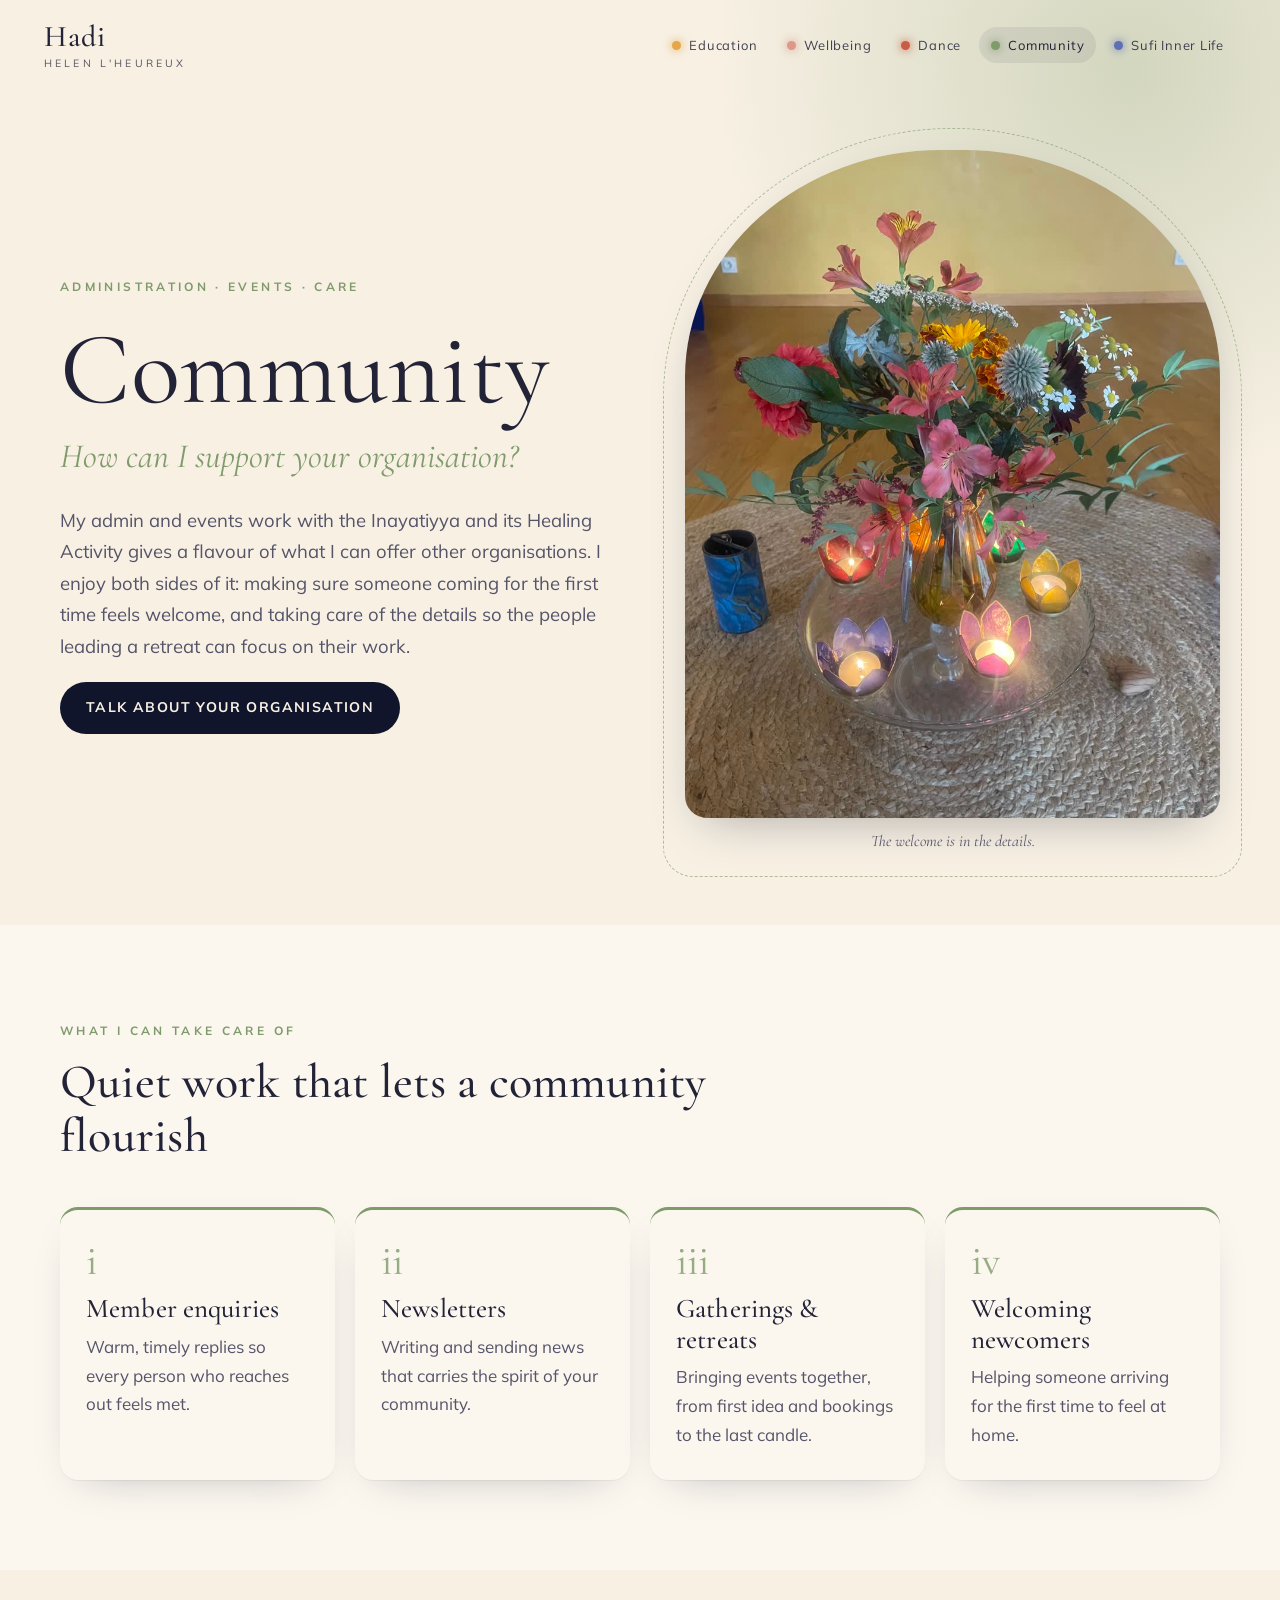
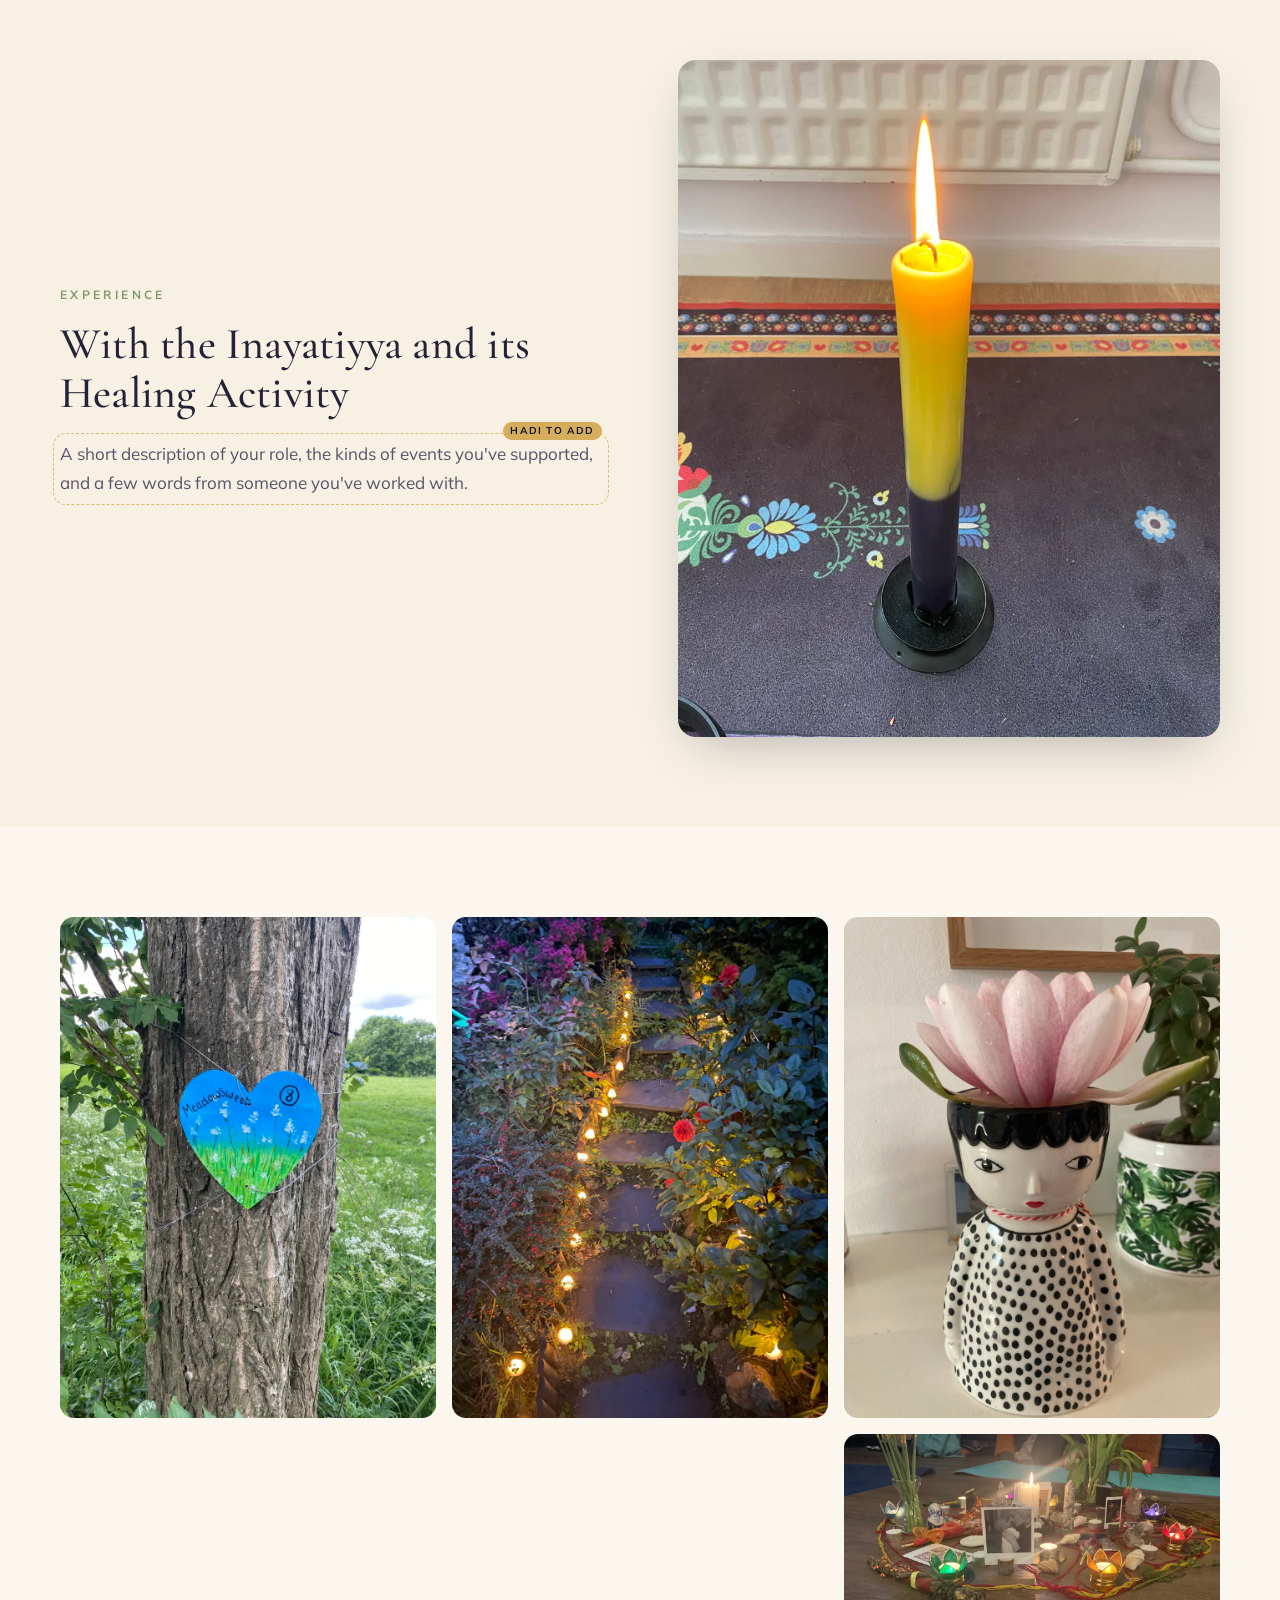
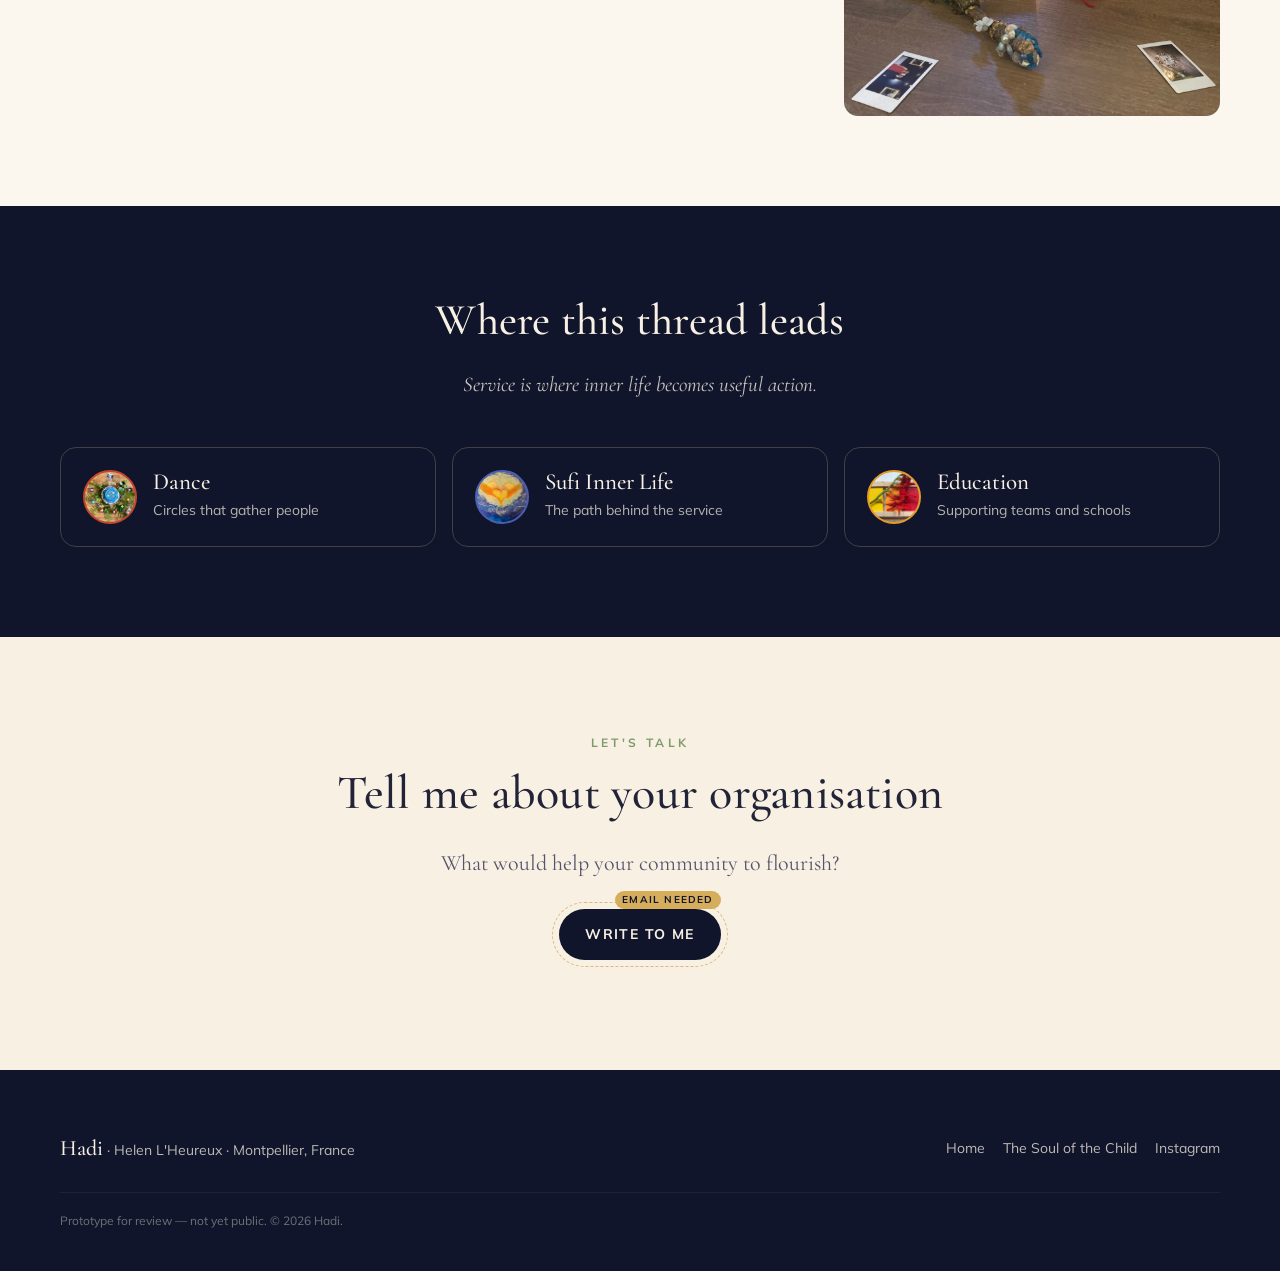
==== community.html @ 845a4e7f "Prototype of Hadi's website: orbit landing, five paths, Soul of the Child Co-Authored-By: Claude Opu" ====
<!doctype html>
<html lang="en">
<head>
  <meta charset="utf-8">
  <meta name="viewport" content="width=device-width, initial-scale=1">
  <title>Community · Hadi</title>
  <meta name="description" content="Administration, events and community care for spiritual and educational organisations.">
  <meta name="robots" content="noindex, nofollow">
  <link rel="preconnect" href="https://fonts.googleapis.com">
  <link rel="preconnect" href="https://fonts.gstatic.com" crossorigin>
  <link href="https://fonts.googleapis.com/css2?family=Cormorant+Garamond:ital,wght@0,400;0,500;0,600;1,400;1,500&family=Mulish:wght@400;600;700&display=swap" rel="stylesheet">
  <link rel="stylesheet" href="assets/css/site.css">
  <link rel="icon" href="data:image/svg+xml,%3Csvg xmlns='http://www.w3.org/2000/svg' viewBox='0 0 32 32'%3E%3Ccircle cx='16' cy='16' r='6' fill='%23d6ad5b'/%3E%3Ccircle cx='16' cy='16' r='13' fill='none' stroke='%23d6ad5b' stroke-dasharray='2 3'/%3E%3C/svg%3E">
</head>
<body style="--accent:var(--community)">
<a class="skip" href="#main">Skip to content</a>

<header class="topbar on-light">
  <a class="wordmark" href="index.html"><b>Hadi</b><small>Helen L'Heureux</small></a>
  <nav class="topnav" aria-label="Paths">
    <a href="education.html" style="--c:var(--education)"><i class="dot"></i><span class="label">Education</span></a>
    <a href="wellbeing.html" style="--c:var(--wellbeing)"><i class="dot"></i><span class="label">Wellbeing</span></a>
    <a href="dance.html" style="--c:var(--dance)"><i class="dot"></i><span class="label">Dance</span></a>
    <a href="community.html" aria-current="page" style="--c:var(--community)"><i class="dot"></i><span class="label">Community</span></a>
    <a href="inner-life.html" style="--c:var(--inner-life)"><i class="dot"></i><span class="label">Sufi Inner Life</span></a>
  </nav>
</header>

<main id="main">
  <section class="planet-hero">
    <div class="wrap">
      <div class="reveal">
        <span class="eyebrow">Administration · Events · Care</span>
        <h1>Community</h1>
        <p class="invite">How can I support your organisation?</p>
        <p class="lead">My admin and events work with the Inayatiyya and its Healing Activity gives a flavour of what I can offer other organisations. I enjoy both sides of it: making sure someone coming for the first time feels welcome, and taking care of the details so the people leading a retreat can focus on their work.</p>
        <a class="btn" href="#contact">Talk about your organisation</a>
      </div>
      <figure class="hero-figure reveal">
        <div class="orbit-deco" aria-hidden="true"></div>
        <img src="assets/img/flowers-candles.jpg" alt="A bouquet of flowers surrounded by lotus candles on a round woven mat">
        <figcaption>The welcome is in the details.</figcaption>
      </figure>
    </div>
  </section>

  <section class="section">
    <div class="wrap">
      <div class="section-head reveal">
        <span class="eyebrow">What I can take care of</span>
        <h2>Quiet work that lets a community flourish</h2>
      </div>
      <div class="offer-grid">
        <article class="offer reveal"><div class="num">i</div><h3>Member enquiries</h3><p>Warm, timely replies so every person who reaches out feels met.</p></article>
        <article class="offer reveal"><div class="num">ii</div><h3>Newsletters</h3><p>Writing and sending news that carries the spirit of your community.</p></article>
        <article class="offer reveal"><div class="num">iii</div><h3>Gatherings &amp; retreats</h3><p>Bringing events together, from first idea and bookings to the last candle.</p></article>
        <article class="offer reveal"><div class="num">iv</div><h3>Welcoming newcomers</h3><p>Helping someone arriving for the first time to feel at home.</p></article>
      </div>
    </div>
  </section>

  <section class="section alt">
    <div class="wrap split">
      <div class="reveal">
        <span class="eyebrow">Experience</span>
        <h2 style="font-size:clamp(30px,3.6vw,44px)">With the Inayatiyya and its Healing Activity</h2>
        <p class="draft" data-draft="Hadi to add" style="color:var(--ink-soft)">A short description of your role, the kinds of events you've supported, and a few words from someone you've worked with.</p>
      </div>
      <img class="reveal" src="assets/img/candle-yellow.jpg" alt="A single yellow candle on an embroidered cloth" loading="lazy" style="aspect-ratio:4/5">
    </div>
  </section>

  <section class="section">
    <div class="wrap">
      <div class="gallery">
        <button><img src="assets/img/heart-tree.jpg" alt="A painted blue heart hung on a tree trunk in a meadow" loading="lazy"></button>
        <button><img src="assets/img/garden-path.jpg" alt="A garden path lit with small lights at dusk" loading="lazy"></button>
        <button><img src="assets/img/magnolia-pot.jpg" alt="A magnolia flower in a polka-dot face planter" loading="lazy"></button>
        <button><img src="assets/img/womens-circle.jpg" alt="A circle centrepiece with candles and photographs" loading="lazy"></button>
      </div>
    </div>
  </section>

  <section class="threads">
    <div class="wrap">
      <h2>Where this thread leads</h2>
      <p>Service is where inner life becomes useful action.</p>
      <div class="thread-links">
        <a class="thread-link" href="dance.html" style="--c:var(--dance)"><i class="orb" style="background-image:url(assets/img/planet-dance.jpg)"></i><div><b>Dance</b><span>Circles that gather people</span></div></a>
        <a class="thread-link" href="inner-life.html" style="--c:var(--inner-life)"><i class="orb" style="background-image:url(assets/img/planet-inner-life.jpg)"></i><div><b>Sufi Inner Life</b><span>The path behind the service</span></div></a>
        <a class="thread-link" href="education.html" style="--c:var(--education)"><i class="orb" style="background-image:url(assets/img/planet-education.jpg)"></i><div><b>Education</b><span>Supporting teams and schools</span></div></a>
      </div>
    </div>
  </section>

  <section class="contact" id="contact">
    <div class="narrow reveal">
      <span class="eyebrow">Let's talk</span>
      <h2>Tell me about your organisation</h2>
      <p>What would help your community to flourish?</p>
      <div class="actions"><a class="btn draft" data-draft="email needed" href="#">Write to me</a></div>
    </div>
  </section>
</main>

<footer class="footer">
  <div class="wrap">
    <div><a href="index.html"><b style="font-family:var(--display);font-size:22px;font-weight:500;color:var(--cream)">Hadi</b></a> · Helen L'Heureux · Montpellier, France</div>
    <div class="links">
      <a href="index.html">Home</a>
      <a href="soul-of-the-child.html">The Soul of the Child</a>
      <a href="https://www.instagram.com/helenleheureux/" rel="noopener">Instagram</a>
    </div>
    <div class="proto">Prototype for review — not yet public. © <span id="year"></span> Hadi.</div>
  </div>
</footer>
<script src="assets/js/site.js"></script>
</body>
</html>
---- assets/css/site.css ----
/* ==========================================================================
   Hadi · Helen L'Heureux — prototype stylesheet
   Palette drawn from IMG_4867 (colour tablets + crocosmia), her paintings,
   and the cream / night-blue / gold of the "Threads of Connection" deck.
   ========================================================================== */

:root {
  --night: #10152b;
  --night-2: #1a2142;
  --night-3: #263063;
  --cream: #f7f0e3;
  --cream-2: #efe4d0;
  --paper: #fbf7ef;
  --ink: #232338;
  --ink-soft: #55546a;
  --gold: #d6ad5b;
  --gold-soft: #ead4a0;

  /* the five planets */
  --education: #e39a2d;   /* saffron of the colour tablets */
  --wellbeing: #d98a7b;   /* rose petals */
  --dance: #c4452d;       /* crocosmia red */
  --community: #7f9a6b;   /* fern & sage */
  --inner-life: #4a5fb0;  /* lapis of the heart painting */

  --accent: var(--gold);

  --display: "Cormorant Garamond", "Cormorant", Garamond, Georgia, serif;
  --body: "Mulish", "Helvetica Neue", Arial, sans-serif;

  --radius: 18px;
  --shadow: 0 18px 50px -20px rgba(16, 21, 43, .35);
  --max: 1160px;
}

*, *::before, *::after { box-sizing: border-box; }
html { scroll-behavior: smooth; -webkit-text-size-adjust: 100%; }
body {
  margin: 0;
  font-family: var(--body);
  font-size: 17px;
  line-height: 1.7;
  color: var(--ink);
  background: var(--paper);
  overflow-x: hidden;
}
img { max-width: 100%; display: block; }
a { color: inherit; }
h1, h2, h3, h4 { font-family: var(--display); font-weight: 500; line-height: 1.12; margin: 0 0 .5em; letter-spacing: .005em; }
p { margin: 0 0 1.1em; }
::selection { background: var(--gold-soft); color: var(--night); }

.wrap { width: min(var(--max), 100% - 32px); margin-inline: auto; }
.narrow { width: min(720px, 100% - 32px); margin-inline: auto; }
.eyebrow {
  font-family: var(--body); font-size: 12px; letter-spacing: .28em; text-transform: uppercase;
  color: var(--accent); font-weight: 700; margin-bottom: 14px; display: inline-block;
}
.italic { font-family: var(--display); font-style: italic; }

.skip { position: absolute; left: -999px; top: 8px; background: var(--gold); color: var(--night); padding: 8px 14px; border-radius: 8px; z-index: 100; }
.skip:focus { left: 8px; }

/* ---------- Draft markers (prototype only) ---------- */
.draft {
  position: relative;
  outline: 1.5px dashed rgba(214, 173, 91, .8);
  outline-offset: 6px;
  border-radius: 6px;
}
.draft::after {
  content: attr(data-draft);
  position: absolute; top: -18px; right: 0;
  font: 700 10px/1 var(--body); letter-spacing: .12em; text-transform: uppercase;
  background: var(--gold); color: var(--night); padding: 4px 7px; border-radius: 999px;
  white-space: nowrap;
}

/* ---------- Top bar ---------- */
.topbar {
  position: absolute; inset: 0 0 auto 0; z-index: 20;
  display: flex; align-items: center; justify-content: space-between; gap: 16px;
  padding: 22px clamp(16px, 4vw, 44px);
}
.wordmark { text-decoration: none; display: flex; flex-direction: column; line-height: 1; }
.wordmark b { font-family: var(--display); font-weight: 500; font-size: 30px; letter-spacing: .02em; }
.wordmark small { font-size: 10.5px; letter-spacing: .3em; text-transform: uppercase; opacity: .75; margin-top: 6px; }
.topnav { display: flex; gap: 6px; flex-wrap: wrap; justify-content: flex-end; }
.topnav a {
  text-decoration: none; font-size: 13px; letter-spacing: .06em; padding: 7px 12px; border-radius: 999px;
  display: inline-flex; align-items: center; gap: 8px; opacity: .85; transition: background .3s, opacity .3s;
}
.topnav a:hover, .topnav a[aria-current="page"] { opacity: 1; background: rgba(255,255,255,.12); }
.topnav .dot { width: 9px; height: 9px; border-radius: 50%; background: var(--c, var(--gold)); box-shadow: 0 0 10px var(--c, var(--gold)); }
.on-dark { color: var(--cream); }
.on-light { color: var(--ink); }
.on-light .topnav a:hover, .on-light .topnav a[aria-current="page"] { background: rgba(16,21,43,.07); }

.menu-btn { display: none; }
@media (max-width: 900px) {
  .topnav .label { display: none; }
  .topnav a { padding: 9px; }
  .topnav .dot { width: 12px; height: 12px; }
}

/* ==========================================================================
   LANDING — the orbit
   ========================================================================== */
.cosmos {
  position: relative; min-height: 100svh; color: var(--cream);
  background:
    radial-gradient(1200px 700px at 50% 42%, #2a3470 0%, rgba(26,33,66,.0) 60%),
    radial-gradient(900px 600px at 15% 90%, rgba(196,69,45,.18), transparent 60%),
    radial-gradient(900px 600px at 90% 10%, rgba(227,154,45,.12), transparent 60%),
    var(--night);
  overflow: hidden;
  display: flex; flex-direction: column; align-items: center; justify-content: center;
  padding: 96px 0 40px;
}
#stars { position: absolute; inset: 0; width: 100%; height: 100%; pointer-events: none; }
.orbit-stage { position: relative; width: min(92vmin, 860px); aspect-ratio: 1; z-index: 2; }
.orbit-stage svg { width: 100%; height: 100%; overflow: visible; display: block; }

.orbit-ring { fill: none; stroke: rgba(234, 212, 160, .16); stroke-width: 1; stroke-dasharray: 2 7; }
.thread {
  stroke: var(--gold); stroke-width: 1.1; stroke-linecap: round; fill: none;
  opacity: .42; stroke-dasharray: 3 9;
  animation: flow 9s linear infinite;
  transition: opacity .6s, stroke-width .6s;
}
.thread.spoke { opacity: .16; stroke-dasharray: 1 6; }
@keyframes flow { to { stroke-dashoffset: -120; } }
.orbit-stage.focus .thread { opacity: .08; }
.orbit-stage.focus .thread.lit { opacity: .95; stroke-width: 1.8; }

.planet { cursor: pointer; outline: none; }
.planet .halo { fill: var(--pc); opacity: .22; filter: url(#glow); transition: opacity .5s; }
.planet .body { stroke: var(--gold-soft); stroke-width: 1.5; transition: stroke-width .4s; }
.planet .tint { fill: var(--pc); opacity: .18; mix-blend-mode: multiply; }
.planet .title-text { font-family: var(--display); font-size: 25px; letter-spacing: .24em; fill: var(--cream); text-transform: uppercase; font-weight: 600; }
.planet .invite-text { font-family: var(--display); font-style: italic; font-size: 17px; fill: var(--gold-soft); letter-spacing: .02em; }
.planet .label-ring { transform-box: view-box; }
.planet:hover .halo, .planet:focus-visible .halo, .planet.active .halo { opacity: .55; }
.planet:hover .body, .planet:focus-visible .body, .planet.active .body { stroke-width: 3; stroke: var(--gold); }
.planet:focus-visible .body { stroke: #fff; }

.portrait-ring { fill: none; stroke: var(--gold); stroke-width: 1.2; opacity: .7; }
.portrait-ring.outer { stroke-dasharray: 1 5; opacity: .5; }

.center-caption {
  position: relative; z-index: 3; margin: 4px auto 0;
  text-align: center; width: min(90%, 560px); min-height: 48px; pointer-events: none;
}
.center-caption .q { font-family: var(--display); font-style: italic; font-size: clamp(20px, 2.4vw, 28px); color: var(--gold-soft); transition: opacity .5s; }
.center-caption .hint { font-size: 12px; letter-spacing: .22em; text-transform: uppercase; opacity: .55; }

.scroll-cue {
  position: relative; z-index: 3; margin-top: 18px; color: var(--cream); opacity: .6; text-decoration: none;
  font-size: 12px; letter-spacing: .24em; text-transform: uppercase; display: flex; flex-direction: column; align-items: center; gap: 8px;
}
.scroll-cue span { width: 1px; height: 38px; background: linear-gradient(var(--gold), transparent); animation: drip 2.4s ease-in-out infinite; }
@keyframes drip { 0%,100% { transform: scaleY(.4); transform-origin: top; } 50% { transform: scaleY(1); transform-origin: top; } }

/* intro words */
.intro {
  background: linear-gradient(var(--night), #18204a 30%, #2b2a4f 70%, var(--cream) 100%);
  color: var(--cream); padding: 40px 0 160px; text-align: center;
}
.intro h1 { font-size: clamp(34px, 5.4vw, 62px); font-weight: 400; margin-bottom: 28px; }
.intro h1 em { color: var(--gold-soft); }
.intro p { font-family: var(--display); font-size: clamp(20px, 2.2vw, 25px); line-height: 1.55; opacity: .92; }
.intro .sig { font-family: var(--display); font-style: italic; font-size: 26px; color: var(--gold-soft); margin-top: 30px; }

.reveal { opacity: 0; transform: translateY(18px); transition: opacity 1.2s ease, transform 1.2s ease; }
.reveal.in { opacity: 1; transform: none; }

/* paths list */
.paths { background: var(--cream); padding: 40px 0 100px; }
.paths-head { text-align: center; margin-bottom: 48px; }
.paths-head h2 { font-size: clamp(32px, 4vw, 48px); }
.path-grid { display: flex; flex-wrap: wrap; justify-content: center; gap: 18px; }
.path-card {
  --c: var(--gold);
  flex: 1 1 190px; max-width: 250px;
  text-decoration: none; background: var(--paper); border-radius: var(--radius);
  padding: 26px 22px 24px; position: relative; overflow: hidden;
  box-shadow: 0 1px 0 rgba(16,21,43,.06), var(--shadow);
  transition: transform .5s cubic-bezier(.2,.7,.2,1);
  display: flex; flex-direction: column; gap: 6px;
}
.path-card:hover, .path-card:focus-visible { transform: translateY(-6px); }
.path-card .orb { width: 78px; height: 78px; border-radius: 50%; background-size: cover; background-position: center; border: 2px solid var(--c); box-shadow: 0 0 0 6px color-mix(in srgb, var(--c) 18%, transparent); margin-bottom: 12px; }
.path-card h3 { font-size: 27px; margin: 0; }
.path-card p { font-family: var(--display); font-style: italic; font-size: 19px; line-height: 1.35; color: var(--ink-soft); margin: 0; }
.path-card .go { margin-top: auto; padding-top: 14px; font-size: 12px; letter-spacing: .2em; text-transform: uppercase; color: var(--c); font-weight: 700; }

/* creativity ribbon */
.ribbon { background: var(--night); color: var(--cream); padding: 90px 0; overflow: hidden; }
.ribbon-head { text-align: center; margin-bottom: 40px; }
.ribbon-head h2 { font-size: clamp(30px, 4vw, 46px); }
.ribbon-head p { font-family: var(--display); font-style: italic; font-size: 21px; opacity: .8; }
.ribbon-track { display: flex; gap: 18px; width: max-content; animation: drift 80s linear infinite; }
.ribbon-track img { height: clamp(180px, 26vw, 300px); width: auto; border-radius: 14px; }
.ribbon:hover .ribbon-track { animation-play-state: paused; }
@keyframes drift { to { transform: translateX(-50%); } }

/* soul of the child teaser */
.bridge { background: var(--cream); padding: 110px 0; }
.bridge-inner { display: grid; grid-template-columns: 1fr 1.1fr; gap: clamp(28px, 6vw, 80px); align-items: center; }
.bridge-art { position: relative; }
.bridge-art img { border-radius: 50% 50% 18px 18px; box-shadow: var(--shadow); }
.bridge h2 { font-size: clamp(34px, 4.4vw, 54px); }
.bridge blockquote { margin: 0 0 24px; font-family: var(--display); font-style: italic; font-size: 24px; line-height: 1.45; color: var(--ink-soft); border-left: 2px solid var(--gold); padding-left: 20px; }
@media (max-width: 760px) { .bridge-inner { grid-template-columns: 1fr; } .bridge-art { max-width: 380px; margin: 0 auto; } }

.btn {
  display: inline-flex; align-items: center; gap: 10px; text-decoration: none;
  background: var(--night); color: var(--cream); padding: 14px 26px; border-radius: 999px;
  font-size: 14px; letter-spacing: .1em; text-transform: uppercase; font-weight: 700;
  transition: background .3s, transform .3s; border: 0; cursor: pointer;
}
.btn:hover { background: var(--night-3); transform: translateY(-2px); }
.btn.ghost { background: transparent; color: inherit; border: 1.5px solid currentColor; }
.btn.gold { background: var(--gold); color: var(--night); }

/* ==========================================================================
   PLANET PAGES
   ========================================================================== */
.planet-hero { position: relative; padding: 150px 0 70px; background: var(--cream); overflow: hidden; }
.planet-hero::before {
  content: ""; position: absolute; width: 900px; height: 900px; right: -300px; top: -380px; border-radius: 50%;
  background: radial-gradient(circle, color-mix(in srgb, var(--accent) 30%, transparent), transparent 65%);
}
.planet-hero .wrap { position: relative; display: grid; grid-template-columns: 1.05fr 1fr; gap: clamp(28px, 5vw, 70px); align-items: center; }
.planet-hero h1 { font-size: clamp(52px, 8vw, 104px); font-weight: 400; margin-bottom: 10px; }
.planet-hero .invite { font-family: var(--display); font-style: italic; font-size: clamp(24px, 3vw, 34px); color: var(--accent); line-height: 1.25; margin-bottom: 26px; }
.planet-hero .lead { font-size: 18.5px; color: var(--ink-soft); max-width: 34em; }
.hero-figure { position: relative; margin: 0; }
.hero-figure img { width: 100%; aspect-ratio: 4/5; object-fit: cover; border-radius: 48% 48% 22px 22px / 34% 34% 22px 22px; box-shadow: var(--shadow); }
.hero-figure figcaption { font-family: var(--display); font-style: italic; font-size: 16px; color: var(--ink-soft); margin-top: 10px; text-align: center; }
.hero-figure .orbit-deco { position: absolute; inset: -22px; border: 1px dashed color-mix(in srgb, var(--accent) 60%, transparent); border-radius: 50% 50% 30px 30px / 36% 36% 30px 30px; pointer-events: none; }
@media (max-width: 820px) {
  .planet-hero { padding-top: 120px; }
  .planet-hero .wrap { grid-template-columns: 1fr; }
  .hero-figure { max-width: 440px; margin-inline: auto; }
}

.section { padding: 90px 0; }
.section.alt { background: var(--cream); }
.section.dark { background: var(--night); color: var(--cream); }
.section-head { max-width: 680px; margin-bottom: 44px; }
.section-head h2 { font-size: clamp(32px, 4vw, 48px); }
.section-head p { color: var(--ink-soft); font-size: 18px; }
.section.dark .section-head p { color: rgba(247,240,227,.78); }

.offer-grid { display: grid; grid-template-columns: repeat(auto-fit, minmax(250px, 1fr)); gap: 20px; }
.offer {
  background: var(--paper); border-radius: var(--radius); padding: 30px 26px; position: relative;
  box-shadow: 0 1px 0 rgba(16,21,43,.05), 0 14px 40px -24px rgba(16,21,43,.35);
  border-top: 3px solid var(--accent);
}
.section.alt .offer { background: var(--paper); }
.offer .num { font-family: var(--display); font-size: 42px; color: var(--accent); line-height: 1; opacity: .8; }
.offer h3 { font-size: 27px; margin: 12px 0 8px; }
.offer p { color: var(--ink-soft); margin: 0; }
.offer a { color: var(--accent); font-weight: 700; }

.split { display: grid; grid-template-columns: 1fr 1fr; gap: clamp(28px, 6vw, 80px); align-items: center; }
.split img { border-radius: var(--radius); box-shadow: var(--shadow); width: 100%; object-fit: cover; }
@media (max-width: 760px) { .split { grid-template-columns: 1fr; } }

.facts { list-style: none; padding: 0; margin: 0; display: grid; gap: 14px; }
.facts li { display: grid; grid-template-columns: 26px 1fr; gap: 12px; align-items: baseline; }
.facts li::before { content: "✦"; color: var(--accent); }

/* gallery */
.gallery { columns: 3 260px; column-gap: 16px; }
.gallery button { all: unset; display: block; margin-bottom: 16px; break-inside: avoid; cursor: zoom-in; border-radius: 14px; overflow: hidden; position: relative; }
.gallery button:focus-visible { outline: 3px solid var(--accent); outline-offset: 3px; }
.gallery img { width: 100%; transition: transform 1.2s cubic-bezier(.2,.7,.2,1); }
.gallery button:hover img { transform: scale(1.04); }

.lightbox { position: fixed; inset: 0; background: rgba(10,13,28,.92); display: none; align-items: center; justify-content: center; z-index: 200; padding: 24px; }
.lightbox.open { display: flex; }
.lightbox img { max-height: 88vh; max-width: 92vw; border-radius: 12px; }
.lightbox button { position: absolute; top: 18px; right: 18px; background: none; border: 0; color: var(--cream); font-size: 34px; cursor: pointer; line-height: 1; }

/* testimonials */
.voices { display: grid; grid-template-columns: repeat(auto-fit, minmax(260px, 1fr)); gap: 22px; }
.voice { margin: 0; padding: 30px 28px; border-radius: var(--radius); background: rgba(255,255,255,.05); border: 1px solid rgba(234,212,160,.25); }
.voice p { font-family: var(--display); font-style: italic; font-size: 22px; line-height: 1.45; margin-bottom: 16px; }
.voice cite { font-style: normal; font-size: 13px; letter-spacing: .16em; text-transform: uppercase; color: var(--gold-soft); }

/* events / dances */
.list-rows { display: grid; gap: 14px; }
.row-item {
  display: grid; grid-template-columns: 120px 1fr auto; gap: 20px; align-items: center;
  background: var(--paper); border-radius: 16px; padding: 18px 22px; box-shadow: 0 10px 30px -22px rgba(16,21,43,.4);
}
.row-item .when { font-family: var(--display); font-size: 22px; color: var(--accent); line-height: 1.1; }
.row-item h3 { font-size: 24px; margin: 0; }
.row-item p { margin: 0; color: var(--ink-soft); font-size: 15px; }
@media (max-width: 640px) { .row-item { grid-template-columns: 1fr; gap: 6px; } }

.dance-cards { display: grid; grid-template-columns: repeat(auto-fit, minmax(280px, 1fr)); gap: 22px; }
.dance-card { background: rgba(255,255,255,.05); border: 1px solid rgba(234,212,160,.25); border-radius: var(--radius); padding: 28px; }
.dance-card h3 { font-size: 28px; margin-bottom: 4px; }
.dance-card .origin { font-family: var(--display); font-style: italic; color: var(--gold-soft); font-size: 18px; margin-bottom: 14px; }
.player {
  display: flex; align-items: center; gap: 14px; margin-top: 18px; padding: 12px 14px; border-radius: 999px;
  background: rgba(255,255,255,.07);
}
.player .play { width: 40px; height: 40px; border-radius: 50%; background: var(--gold); display: grid; place-items: center; color: var(--night); flex: none; }
.player .wave { flex: 1; height: 28px; background: repeating-linear-gradient(90deg, rgba(234,212,160,.6) 0 2px, transparent 2px 6px); mask: linear-gradient(90deg, #000 0 30%, rgba(0,0,0,.35) 30%); -webkit-mask: linear-gradient(90deg, #000 0 30%, rgba(0,0,0,.35) 30%); border-radius: 4px; }
.player small { font-size: 12px; opacity: .7; }

/* threads to other planets */
.threads { background: var(--night); color: var(--cream); padding: 90px 0; position: relative; overflow: hidden; }
.threads h2 { font-size: clamp(30px, 4vw, 44px); text-align: center; }
.threads > .wrap > p { text-align: center; font-family: var(--display); font-style: italic; font-size: 21px; opacity: .8; margin-bottom: 44px; }
.thread-links { display: grid; grid-template-columns: repeat(auto-fit, minmax(210px, 1fr)); gap: 16px; }
.thread-link {
  --c: var(--gold); text-decoration: none; padding: 22px; border-radius: 16px; border: 1px solid rgba(234,212,160,.22);
  display: flex; gap: 16px; align-items: center; transition: background .4s, border-color .4s;
}
.thread-link:hover, .thread-link:focus-visible { background: rgba(255,255,255,.06); border-color: var(--c); }
.thread-link .orb { width: 54px; height: 54px; border-radius: 50%; background-size: cover; background-position: center; flex: none; border: 2px solid var(--c); }
.thread-link b { font-family: var(--display); font-weight: 500; font-size: 23px; display: block; line-height: 1.1; }
.thread-link span { font-size: 14px; opacity: .72; }

/* contact */
.contact { background: var(--cream); padding: 90px 0 110px; text-align: center; }
.contact h2 { font-size: clamp(32px, 4vw, 48px); }
.contact p { font-family: var(--display); font-size: 22px; color: var(--ink-soft); }
.contact .actions { display: flex; gap: 12px; justify-content: center; flex-wrap: wrap; margin-top: 26px; }

/* blog */
.posts { display: grid; grid-template-columns: repeat(auto-fit, minmax(280px, 1fr)); gap: 26px; }
.post { background: var(--paper); border-radius: var(--radius); overflow: hidden; box-shadow: var(--shadow); display: flex; flex-direction: column; }
.post img { aspect-ratio: 16/10; object-fit: cover; width: 100%; }
.post .body { padding: 24px 26px 28px; }
.post .date { font-size: 12px; letter-spacing: .2em; text-transform: uppercase; color: var(--accent); font-weight: 700; }
.post h3 { font-size: 28px; margin: 8px 0; }
.post p { color: var(--ink-soft); margin: 0; }

.quote-block { text-align: center; }
.quote-block blockquote { margin: 0 auto; max-width: 820px; font-family: var(--display); font-style: italic; font-size: clamp(22px, 2.6vw, 30px); line-height: 1.5; }
.quote-block cite { display: block; margin-top: 18px; font-style: normal; font-size: 13px; letter-spacing: .2em; text-transform: uppercase; color: var(--gold); }

/* ==========================================================================
   SOUL OF THE CHILD
   ========================================================================== */
.soul-hero { background: var(--cream); padding: 140px 0 40px; text-align: center; }
.soul-hero h1 { font-size: clamp(46px, 7vw, 88px); font-weight: 400; }
.soul-hero .q { font-family: var(--display); font-style: italic; font-size: clamp(22px, 2.8vw, 32px); color: var(--ink-soft); max-width: 820px; margin: 0 auto; line-height: 1.4; }
.tree-section { background: var(--cream); padding: 30px 0 100px; }
.tree-layout { display: grid; grid-template-columns: minmax(0, 1fr) minmax(0, 1fr); gap: clamp(24px, 5vw, 64px); align-items: start; }
.tree-frame { position: relative; border-radius: 22px; overflow: hidden; box-shadow: var(--shadow); background: #fff; }
.tree-frame img { width: 100%; }
.hotspot {
  position: absolute; transform: translate(-50%, -50%); width: 54px; height: 54px; border-radius: 50%;
  border: 0; cursor: pointer; background: transparent; padding: 0;
}
.hotspot::before, .hotspot::after { content: ""; position: absolute; inset: 0; border-radius: 50%; }
.hotspot::before { background: radial-gradient(circle, rgba(255,255,255,.95) 0 22%, color-mix(in srgb, var(--hc) 85%, transparent) 23% 44%, transparent 46%); }
.hotspot::after { border: 2px solid var(--hc); animation: pulse 2.6s ease-out infinite; }
.hotspot.active::before { background: radial-gradient(circle, #fff 0 22%, var(--hc) 23% 50%, transparent 52%); }
.hotspot:focus-visible { outline: 3px solid var(--night); outline-offset: 4px; }
.hotspot .tag {
  position: absolute; left: 50%; top: 100%; transform: translateX(-50%); white-space: nowrap; margin-top: 2px;
  background: rgba(16,21,43,.85); color: var(--cream); font: 700 11px/1 var(--body); letter-spacing: .12em; padding: 6px 9px; border-radius: 999px;
}
@keyframes pulse { 0% { transform: scale(.7); opacity: .9; } 100% { transform: scale(1.5); opacity: 0; } }

.stage-panel { position: sticky; top: 30px; }
.stage-steps { display: flex; gap: 8px; margin-bottom: 22px; flex-wrap: wrap; }
.stage-steps button {
  border: 1.5px solid rgba(16,21,43,.15); background: transparent; border-radius: 999px; padding: 8px 14px;
  font: 700 12px/1 var(--body); letter-spacing: .1em; cursor: pointer; color: var(--ink-soft);
}
.stage-steps button[aria-selected="true"] { background: var(--night); color: var(--cream); border-color: var(--night); }
.stage-card { background: var(--paper); border-radius: 22px; padding: 34px 32px; box-shadow: var(--shadow); border-top: 4px solid var(--sc, var(--gold)); }
.stage-card .age { font-family: var(--display); font-size: 56px; color: var(--sc); line-height: 1; }
.stage-card h2 { font-size: 36px; margin: 6px 0 14px; }
.stage-card .two { display: grid; grid-template-columns: 1fr 1fr; gap: 22px; margin-top: 18px; }
.stage-card h4 { font-family: var(--body); font-size: 12px; letter-spacing: .2em; text-transform: uppercase; color: var(--ink-soft); margin-bottom: 6px; font-weight: 700; }
.stage-card .two p { font-family: var(--display); font-size: 20px; line-height: 1.4; margin: 0; }
.stage-card .adult { margin-top: 24px; padding-top: 18px; border-top: 1px solid rgba(16,21,43,.1); }
.stage-card .adult p { font-family: var(--display); font-style: italic; font-size: 21px; margin: 0; }
.stage-card.swap { animation: swap .6s ease; }
@keyframes swap { from { opacity: 0; transform: translateY(10px); } to { opacity: 1; transform: none; } }
@media (max-width: 860px) {
  .tree-layout { grid-template-columns: 1fr; }
  .stage-panel { position: static; }
  .stage-card .two { grid-template-columns: 1fr; }
}

.journey { display: flex; align-items: center; justify-content: center; gap: 10px; flex-wrap: wrap; margin-top: 40px; }
.journey span { font-family: var(--display); font-size: 24px; }
.journey i { width: 40px; height: 1px; background: var(--gold); display: inline-block; }

.timeline { display: grid; grid-template-columns: repeat(auto-fit, minmax(240px, 1fr)); gap: 20px; }
.moment { border-left: 2px solid var(--gold); padding: 6px 0 6px 20px; }
.moment .yr { font-family: var(--display); font-size: 38px; color: var(--gold); line-height: 1; }
.moment h3 { font-size: 24px; margin: 8px 0 6px; }
.moment p { font-size: 15.5px; opacity: .85; margin: 0; }
.footnote { font-size: 13px; opacity: .6; margin-top: 34px; }

/* ---------- Footer ---------- */
.footer { background: var(--night); color: rgba(247,240,227,.75); padding: 60px 0 40px; font-size: 14px; }
.footer .wrap { display: flex; flex-wrap: wrap; gap: 24px; justify-content: space-between; align-items: center; }
.footer a { text-decoration: none; }
.footer a:hover { color: var(--gold-soft); }
.footer .links { display: flex; gap: 18px; flex-wrap: wrap; }
.footer .proto { width: 100%; font-size: 12px; opacity: .55; border-top: 1px solid rgba(255,255,255,.1); padding-top: 18px; }

/* ---------- Motion preferences ---------- */
@media (prefers-reduced-motion: reduce) {
  *, *::before, *::after { animation: none !important; transition: none !important; }
  .reveal { opacity: 1; transform: none; }
  html { scroll-behavior: auto; }
}
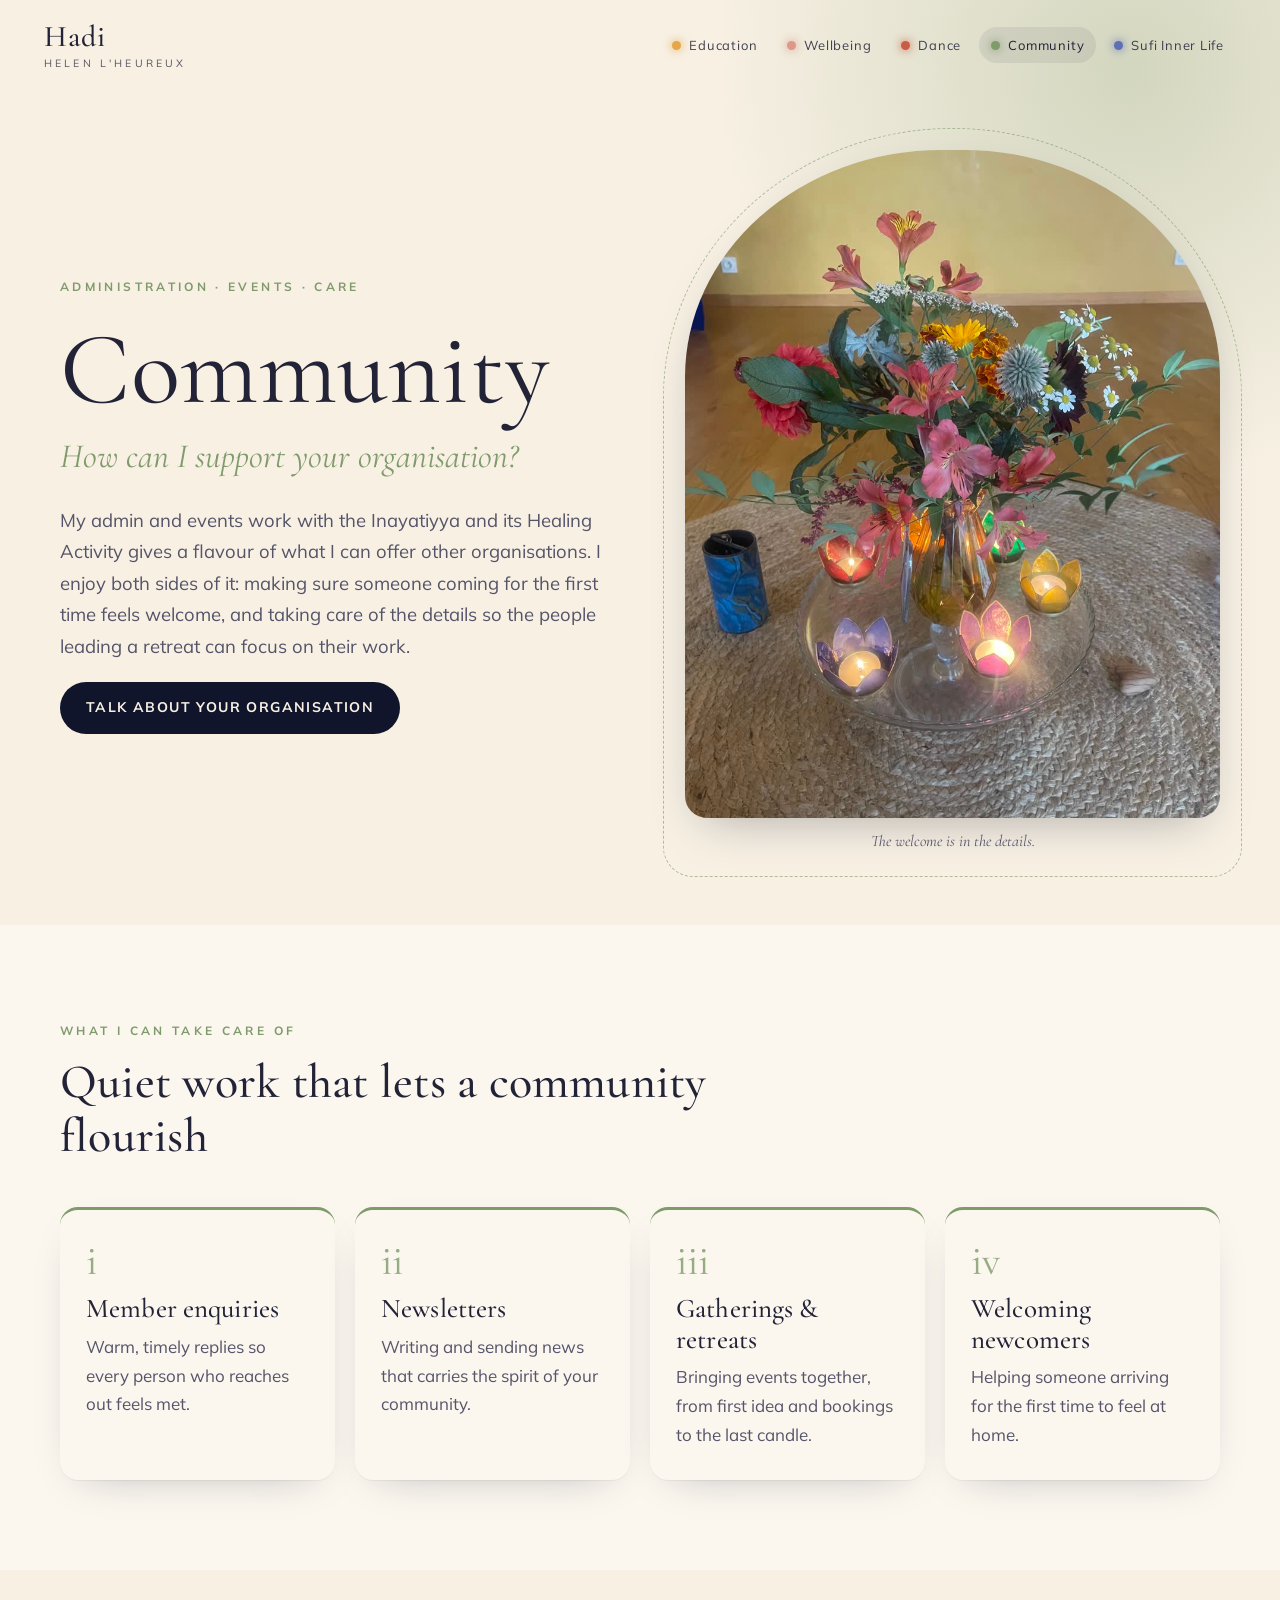
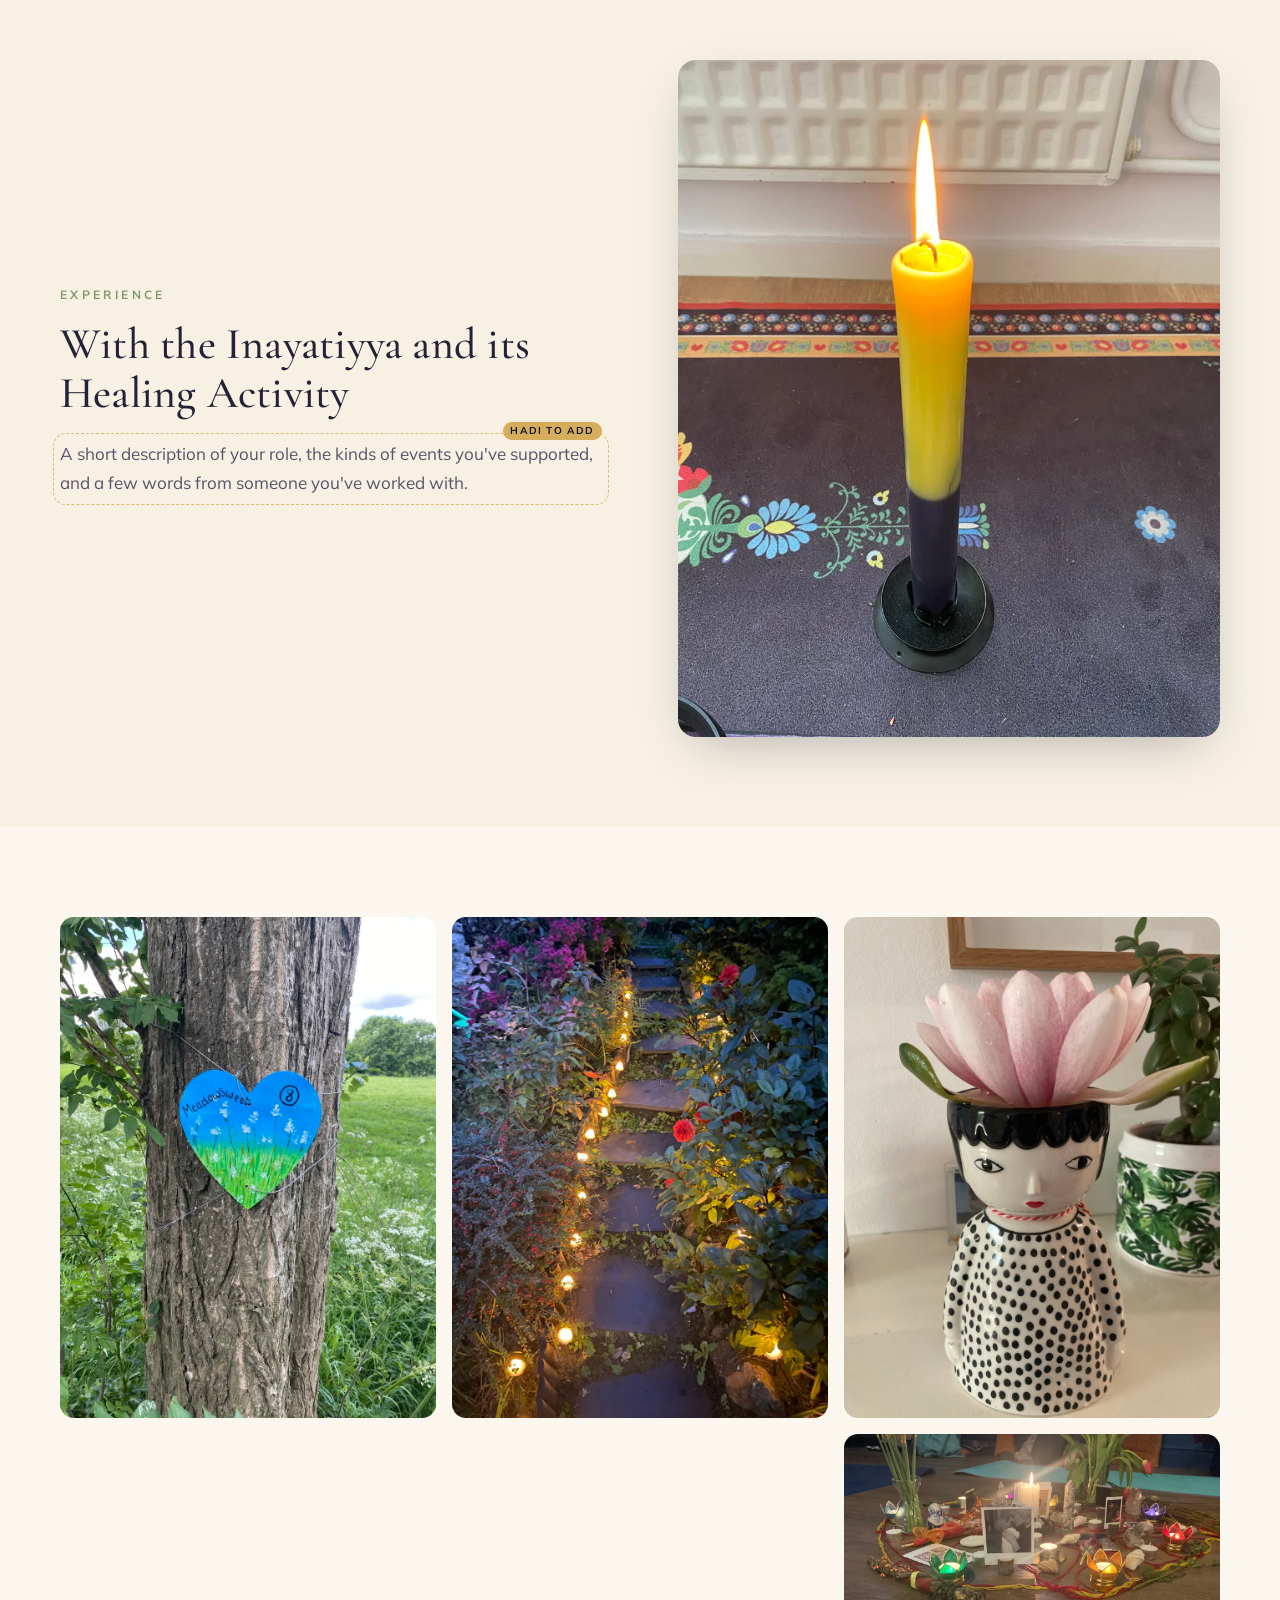
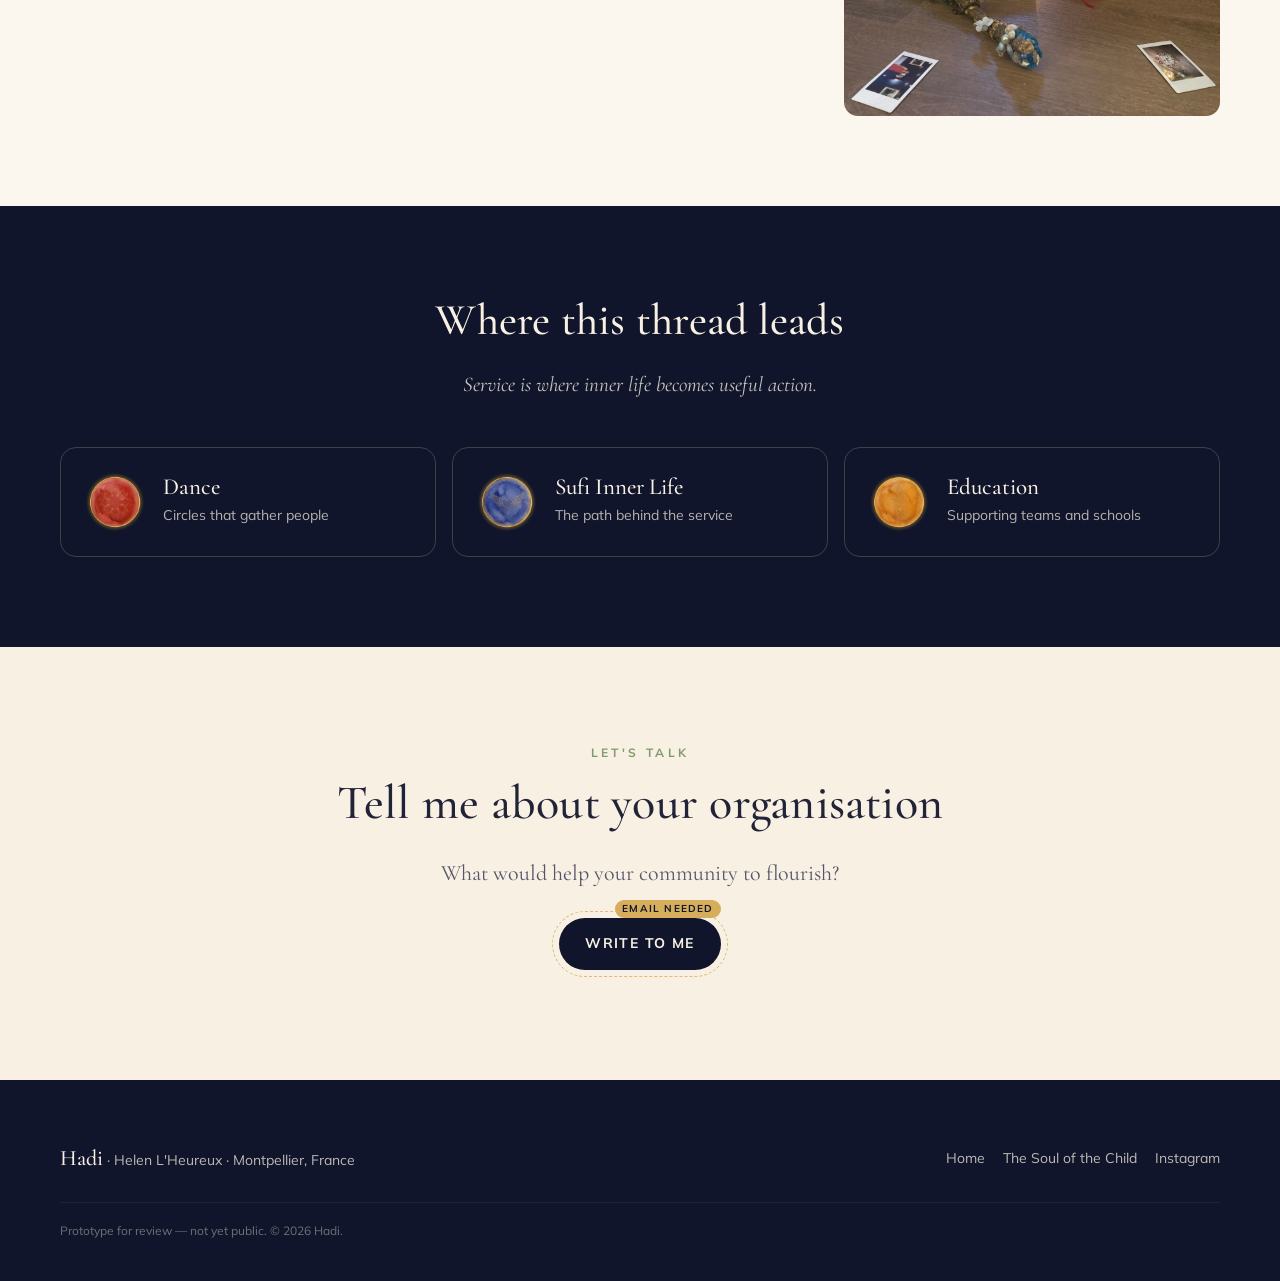
==== commit e4011307: "Redesign the landing hero: young Hadi dancing among painted planets - Replace the portrait and photo" ====
--- a/community.html
+++ b/community.html
@@ -86,9 +86,9 @@
       <h2>Where this thread leads</h2>
       <p>Service is where inner life becomes useful action.</p>
       <div class="thread-links">
-        <a class="thread-link" href="dance.html" style="--c:var(--dance)"><i class="orb" style="background-image:url(assets/img/planet-dance.jpg)"></i><div><b>Dance</b><span>Circles that gather people</span></div></a>
-        <a class="thread-link" href="inner-life.html" style="--c:var(--inner-life)"><i class="orb" style="background-image:url(assets/img/planet-inner-life.jpg)"></i><div><b>Sufi Inner Life</b><span>The path behind the service</span></div></a>
-        <a class="thread-link" href="education.html" style="--c:var(--education)"><i class="orb" style="background-image:url(assets/img/planet-education.jpg)"></i><div><b>Education</b><span>Supporting teams and schools</span></div></a>
+        <a class="thread-link" href="dance.html" style="--c:var(--dance)"><i class="orb" style="background-image:url(assets/img/orb-dance.webp)"></i><div><b>Dance</b><span>Circles that gather people</span></div></a>
+        <a class="thread-link" href="inner-life.html" style="--c:var(--inner-life)"><i class="orb" style="background-image:url(assets/img/orb-inner-life.webp)"></i><div><b>Sufi Inner Life</b><span>The path behind the service</span></div></a>
+        <a class="thread-link" href="education.html" style="--c:var(--education)"><i class="orb" style="background-image:url(assets/img/orb-education.webp)"></i><div><b>Education</b><span>Supporting teams and schools</span></div></a>
       </div>
     </div>
   </section>
--- a/assets/css/site.css
+++ b/assets/css/site.css
@@ -119,7 +119,9 @@
 }
 #stars { position: absolute; inset: 0; width: 100%; height: 100%; pointer-events: none; }
 .orbit-stage { position: relative; width: min(92vmin, 860px); aspect-ratio: 1; z-index: 2; }
-.orbit-stage svg { width: 100%; height: 100%; overflow: visible; display: block; }
+.orbit-stage svg { position: absolute; inset: 0; width: 100%; height: 100%; overflow: visible; display: block; }
+.orbit-back { z-index: 0; }
+.orbit-front { z-index: 2; }
 
 .orbit-ring { fill: none; stroke: rgba(234, 212, 160, .16); stroke-width: 1; stroke-dasharray: 2 7; }
 .thread {
@@ -134,18 +136,28 @@
 .orbit-stage.focus .thread.lit { opacity: .95; stroke-width: 1.8; }
 
 .planet { cursor: pointer; outline: none; }
-.planet .halo { fill: var(--pc); opacity: .22; filter: url(#glow); transition: opacity .5s; }
-.planet .body { stroke: var(--gold-soft); stroke-width: 1.5; transition: stroke-width .4s; }
-.planet .tint { fill: var(--pc); opacity: .18; mix-blend-mode: multiply; }
+.planet .halo { fill: var(--pc); opacity: .2; filter: url(#glow); transition: opacity .5s; }
+.planet .orb { transition: filter .6s; }
+.planet .body { stroke: var(--gold); stroke-width: 0; opacity: .9; transition: stroke-width .4s; }
 .planet .title-text { font-family: var(--display); font-size: 25px; letter-spacing: .24em; fill: var(--cream); text-transform: uppercase; font-weight: 600; }
 .planet .invite-text { font-family: var(--display); font-style: italic; font-size: 17px; fill: var(--gold-soft); letter-spacing: .02em; }
 .planet .label-ring { transform-box: view-box; }
 .planet:hover .halo, .planet:focus-visible .halo, .planet.active .halo { opacity: .55; }
-.planet:hover .body, .planet:focus-visible .body, .planet.active .body { stroke-width: 3; stroke: var(--gold); }
+.planet:hover .body, .planet:focus-visible .body, .planet.active .body { stroke-width: 2.5; }
 .planet:focus-visible .body { stroke: #fff; }
-
-.portrait-ring { fill: none; stroke: var(--gold); stroke-width: 1.2; opacity: .7; }
-.portrait-ring.outer { stroke-dasharray: 1 5; opacity: .5; }
+.planet.touched .halo { animation: touched 1.6s ease-out; }
+.planet.touched .orb { animation: brighten 1.6s ease-out; }
+@keyframes touched { 0% { opacity: .2; } 18% { opacity: .95; } 100% { opacity: .2; } }
+@keyframes brighten { 0% { filter: none; } 18% { filter: brightness(1.35) saturate(1.15); } 100% { filter: none; } }
+.thread.glint { animation: flow 9s linear infinite, glint 1.8s ease-out; }
+@keyframes glint { 0% { opacity: .42; } 20% { opacity: 1; stroke-width: 2; } 100% { opacity: .42; } }
+.thread.spoke.glint { animation: flow 9s linear infinite, glint-spoke 1.8s ease-out; }
+@keyframes glint-spoke { 0% { opacity: .16; } 20% { opacity: .8; } 100% { opacity: .16; } }
+
+/* the dancer at the centre */
+.dancer-video { position: absolute; z-index: 1; height: auto; aspect-ratio: 660 / 500; pointer-events: none; will-change: transform; }
+.aura { pointer-events: none; }
+.orbit-fx { position: absolute; inset: 0; width: 100%; height: 100%; pointer-events: none; z-index: 3; }
 
 .center-caption {
   position: relative; z-index: 3; margin: 4px auto 0;
@@ -189,7 +201,7 @@
   display: flex; flex-direction: column; gap: 6px;
 }
 .path-card:hover, .path-card:focus-visible { transform: translateY(-6px); }
-.path-card .orb { width: 78px; height: 78px; border-radius: 50%; background-size: cover; background-position: center; border: 2px solid var(--c); box-shadow: 0 0 0 6px color-mix(in srgb, var(--c) 18%, transparent); margin-bottom: 12px; }
+.path-card .orb { width: 92px; height: 92px; background-size: contain; background-repeat: no-repeat; background-position: center; margin-bottom: 8px; }
 .path-card h3 { font-size: 27px; margin: 0; }
 .path-card p { font-family: var(--display); font-style: italic; font-size: 19px; line-height: 1.35; color: var(--ink-soft); margin: 0; }
 .path-card .go { margin-top: auto; padding-top: 14px; font-size: 12px; letter-spacing: .2em; text-transform: uppercase; color: var(--c); font-weight: 700; }
@@ -324,7 +336,7 @@
   display: flex; gap: 16px; align-items: center; transition: background .4s, border-color .4s;
 }
 .thread-link:hover, .thread-link:focus-visible { background: rgba(255,255,255,.06); border-color: var(--c); }
-.thread-link .orb { width: 54px; height: 54px; border-radius: 50%; background-size: cover; background-position: center; flex: none; border: 2px solid var(--c); }
+.thread-link .orb { width: 64px; height: 64px; background-size: contain; background-repeat: no-repeat; background-position: center; flex: none; }
 .thread-link b { font-family: var(--display); font-weight: 500; font-size: 23px; display: block; line-height: 1.1; }
 .thread-link span { font-size: 14px; opacity: .72; }
 
